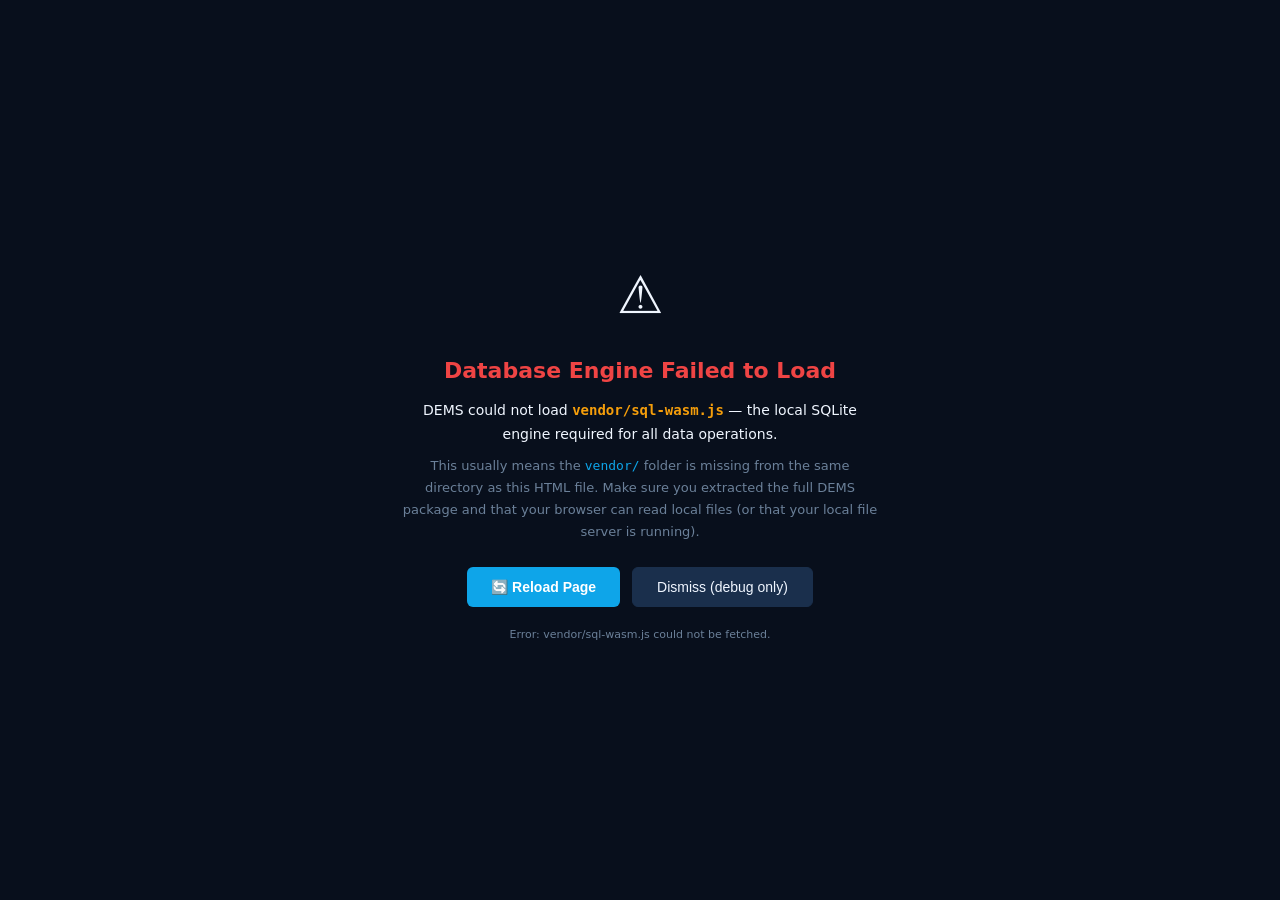
==== chain-integrity.html @ 35c7acb1 "Add files via upload" ====
<!DOCTYPE html>
<html lang="en">
<head>
<meta charset="UTF-8">
<meta http-equiv="Content-Security-Policy"
  content="default-src 'self';
           script-src 'self' 'unsafe-inline' https://cdnjs.cloudflare.com https://fonts.googleapis.com;
           style-src 'self' 'unsafe-inline' https://fonts.googleapis.com https://fonts.gstatic.com;
           font-src https://fonts.gstatic.com;
           connect-src 'self' https://worldtimeapi.org;
           img-src 'self' data: blob:;
           object-src 'none';
           base-uri 'self';">
<meta name="viewport" content="width=device-width, initial-scale=1.0">
<title>Chain Integrity — Exchange MS</title>
<link href="https://fonts.googleapis.com/css2?family=Space+Grotesk:wght@300;400;500;600;700&family=Inter:wght@300;400;500;600&family=JetBrains+Mono:wght@400;500&display=swap" rel="stylesheet">
<link rel="stylesheet" href="styles.css">
<style>
  /* ── Page Layout ── */
  .app-shell { display: flex; min-height: 100vh; }
  
  .sidebar {
    width: 220px; flex-shrink: 0;
    background: var(--navy-2);
    border-right: 1px solid var(--border);
    padding: 24px 12px;
    position: fixed; top: 0; left: 0; height: 100vh;
    overflow-y: auto; z-index: 100;
    display: flex; flex-direction: column;
    transition: left 0.25s;
  }
  .sidebar-brand {
    display: flex; align-items: center; gap: 10px;
    padding: 0 8px 20px; border-bottom: 1px solid var(--border); margin-bottom: 20px;
  }
  .sb-logo { font-size: 22px; color: var(--blue); }
  .sb-name { font-family: var(--font-display); font-size: 15px; font-weight: 700; color: var(--white); line-height: 1.1; }
  .sb-name small { display: block; color: var(--muted); font-size: 10px; font-weight: 400; }
  
  .nav-group-label {
    font-size: 10px; font-weight: 600; color: var(--muted);
    text-transform: uppercase; letter-spacing: 0.1em;
    padding: 0 8px; margin: 16px 0 6px;
  }
  
  .nav-item {
    display: flex; align-items: center; gap: 9px;
    padding: 9px 10px; border-radius: var(--radius-sm);
    font-size: 13px; font-weight: 500; color: var(--muted);
    text-decoration: none; transition: all 0.15s; margin-bottom: 2px;
    background: none; border: none; cursor: pointer; width: 100%; text-align: left;
  }
  .nav-item:hover { background: var(--blue-glow); color: var(--white); text-decoration: none; }
  .nav-item.active { background: var(--blue-glow); color: var(--blue); border: 1px solid rgba(14,165,233,0.2); }
  .nav-icon { font-size: 15px; width: 18px; text-align: center; flex-shrink: 0; }
  
  .sidebar-footer { margin-top: auto; padding-top: 16px; border-top: 1px solid var(--border); }
  .session-pill {
    display: flex; align-items: center; gap: 6px;
    font-size: 11px; color: var(--muted); padding: 6px 10px; margin-bottom: 4px;
  }
  .session-pill span { color: var(--gold); font-family: var(--font-mono); }

  .main-area { margin-left: 220px; flex: 1; display: flex; flex-direction: column; min-height: 100vh; }

  /* ── Top Bar ── */
  .topbar {
    display: flex;
    align-items: center;
    justify-content: space-between;
    padding: 16px 32px;
    background: var(--navy-2);
    border-bottom: 1px solid var(--border);
    position: sticky;
    top: 0;
    z-index: 100;
  }
  .page-title {
    font-family: 'Space Grotesk', sans-serif;
    font-size: 17px;
    font-weight: 700;
  }
  .page-title span { color: var(--blue); }
  .topbar-badge {
    font-size: 10px;
    font-weight: 600;
    letter-spacing: 0.1em;
    text-transform: uppercase;
    padding: 4px 10px;
    border-radius: 100px;
    background: rgba(245,158,11,0.12);
    border: 1px solid rgba(245,158,11,0.25);
    color: var(--gold);
  }

  /* ── Main Container ── */
  .main {
    max-width: 1000px;
    margin: 0 auto;
    padding: 32px 24px 80px;
    width: 100%;
  }

  /* ── STATUS CARD ── */
  .status-card {
    border-radius: 16px;
    padding: 28px 32px;
    margin-bottom: 28px;
    display: flex;
    align-items: center;
    justify-content: space-between;
    gap: 24px;
    flex-wrap: wrap;
    border: 2px solid;
    transition: all 0.4s;
  }
  .status-card.intact {
    background: rgba(16,185,129,0.06);
    border-color: rgba(16,185,129,0.35);
  }
  .status-card.compromised {
    background: rgba(239,68,68,0.06);
    border-color: rgba(239,68,68,0.35);
  }
  .status-card.loading {
    background: rgba(14,165,233,0.06);
    border-color: rgba(14,165,233,0.2);
  }
  .status-card.empty {
    background: rgba(107,128,153,0.06);
    border-color: rgba(107,128,153,0.2);
  }
  .status-icon {
    font-size: 40px;
    flex-shrink: 0;
  }
  .status-info { flex: 1; min-width: 200px; }
  .status-label {
    font-size: 11px;
    font-weight: 600;
    letter-spacing: 0.12em;
    text-transform: uppercase;
    margin-bottom: 6px;
  }
  .status-card.intact    .status-label { color: var(--green); }
  .status-card.compromised .status-label { color: var(--red); }
  .status-card.loading   .status-label { color: var(--blue); }
  .status-card.empty     .status-label { color: var(--muted); }
  .status-message {
    font-family: 'Space Grotesk', sans-serif;
    font-size: 17px;
    font-weight: 600;
    line-height: 1.4;
  }
  .status-time {
    font-size: 11px;
    color: var(--muted);
    margin-top: 4px;
    font-family: var(--font-mono);
  }
  .verify-act-btn {
    background: var(--blue);
    color: #fff;
    border: none;
    border-radius: var(--radius-md);
    padding: 10px 20px;
    font-family: 'Space Grotesk', sans-serif;
    font-size: 13px;
    font-weight: 600;
    cursor: pointer;
    transition: all 0.2s;
    display: flex;
    align-items: center;
    gap: 8px;
  }
  .verify-act-btn:hover:not(:disabled) { background: #38BDF8; transform: translateY(-1px); }
  .verify-act-btn:disabled { opacity: 0.5; cursor: not-allowed; }

  /* ── STATS ROW ── */
  .stats-row {
    display: grid;
    grid-template-columns: repeat(auto-fill, minmax(180px, 1fr));
    gap: 14px;
    margin-bottom: 28px;
  }
  .stat-card {
    background: var(--navy-2);
    border: 1px solid var(--border);
    border-radius: 12px;
    padding: 18px 20px;
  }
  .stat-card .s-label {
    font-size: 11px;
    color: var(--muted);
    letter-spacing: 0.06em;
    text-transform: uppercase;
    margin-bottom: 8px;
  }
  .stat-card .s-value {
    font-family: 'Space Grotesk', sans-serif;
    font-size: 24px;
    font-weight: 700;
  }
  .stat-card .s-sub {
    font-size: 11px;
    color: var(--muted);
    margin-top: 2px;
    font-family: 'JetBrains Mono', monospace;
  }
  .s-blue   { color: var(--blue); }
  .s-green  { color: var(--green); }
  .s-gold   { color: var(--gold); }
  .s-red    { color: var(--red); }

  /* ── PROGRESS BAR ── */
  .progress-wrap {
    background: var(--navy-2);
    border: 1px solid var(--border);
    border-radius: 12px;
    padding: 20px 24px;
    margin-bottom: 24px;
    display: none;
  }
  .progress-wrap.visible { display: block; }
  .progress-label {
    display: flex;
    justify-content: space-between;
    align-items: center;
    font-size: 13px;
    margin-bottom: 10px;
  }
  .progress-label span { color: var(--muted); }
  .progress-label strong { color: var(--blue); font-family: 'JetBrains Mono', monospace; }
  .progress-bar {
    height: 6px;
    background: rgba(14,165,233,0.1);
    border-radius: 100px;
    overflow: hidden;
  }
  .progress-fill {
    height: 100%;
    background: linear-gradient(90deg, var(--blue), #38BDF8);
    border-radius: 100px;
    transition: width 0.3s ease;
    width: 0%;
  }

  /* ── SECTION TITLE ── */
  .section-eyebrow {
    font-size: 11px;
    font-weight: 600;
    letter-spacing: 0.12em;
    text-transform: uppercase;
    color: var(--blue);
    margin-bottom: 8px;
  }
  .section-title {
    font-family: 'Space Grotesk', sans-serif;
    font-size: 18px;
    font-weight: 700;
    margin-bottom: 18px;
  }

  /* ── CHAIN TABLE ── */
  .chain-table-wrap {
    background: var(--navy-2);
    border: 1px solid var(--border);
    border-radius: 14px;
    overflow: hidden;
  }
  .chain-table-header {
    padding: 16px 20px;
    border-bottom: 1px solid var(--border);
    display: flex;
    align-items: center;
    justify-content: space-between;
    gap: 12px;
  }
  .chain-table-header h3 {
    font-family: 'Space Grotesk', sans-serif;
    font-size: 14px;
    font-weight: 600;
  }
  .search-input {
    background: rgba(255,255,255,0.04);
    border: 1px solid var(--border);
    border-radius: 8px;
    padding: 8px 14px;
    font-size: 13px;
    color: var(--white);
    font-family: 'Inter', sans-serif;
    outline: none;
    width: 200px;
    transition: border-color 0.2s;
  }
  .search-input::placeholder { color: var(--muted); }
  .search-input:focus { border-color: var(--blue); }

  table { width: 100%; border-collapse: collapse; }
  thead { background: rgba(255,255,255,0.02); }
  th {
    text-align: left;
    font-size: 10px;
    font-weight: 600;
    letter-spacing: 0.1em;
    text-transform: uppercase;
    color: var(--muted);
    padding: 12px 16px;
    border-bottom: 1px solid var(--border);
    white-space: nowrap;
  }
  td {
    padding: 12px 16px;
    font-size: 12.5px;
    border-bottom: 1px solid rgba(255,255,255,0.04);
    vertical-align: middle;
  }
  tr:last-child td { border-bottom: none; }
  tr:hover td { background: rgba(255,255,255,0.02); }

  .badge-ok {
    display: inline-flex;
    align-items: center;
    gap: 4px;
    background: rgba(16,185,129,0.1);
    border: 1px solid rgba(16,185,129,0.25);
    color: var(--green);
    font-size: 10px;
    font-weight: 600;
    letter-spacing: 0.06em;
    text-transform: uppercase;
    padding: 3px 9px;
    border-radius: 100px;
    white-space: nowrap;
  }
  .badge-tampered {
    display: inline-flex;
    align-items: center;
    gap: 4px;
    background: rgba(239,68,68,0.1);
    border: 1px solid rgba(239,68,68,0.25);
    color: #F87171;
    font-size: 10px;
    font-weight: 600;
    letter-spacing: 0.06em;
    text-transform: uppercase;
    padding: 3px 9px;
    border-radius: 100px;
    white-space: nowrap;
  }
  .hash-mono {
    font-family: 'JetBrains Mono', monospace;
    font-size: 10.5px;
    color: var(--blue);
    opacity: 0.85;
  }
  .receipt-num {
    font-family: 'JetBrains Mono', monospace;
    font-size: 11px;
    color: var(--gold);
  }
  .chain-idx {
    font-family: 'JetBrains Mono', monospace;
    font-size: 11px;
    color: var(--muted);
  }
  .ts-mono {
    font-family: 'JetBrains Mono', monospace;
    font-size: 10.5px;
    color: var(--muted);
  }

  .link-ok     { color: var(--green); font-size: 14px; }
  .link-broken { color: var(--red);   font-size: 14px; }

  .table-empty {
    padding: 52px 24px;
    text-align: center;
    color: var(--muted);
  }
  .table-empty .empty-icon { font-size: 36px; margin-bottom: 14px; }
  .table-empty p { font-size: 14px; }

  .genesis-row td {
    background: rgba(245,158,11,0.04);
    border-bottom: 2px solid rgba(245,158,11,0.15) !important;
  }
  .genesis-badge {
    display: inline-block;
    background: rgba(245,158,11,0.12);
    border: 1px solid rgba(245,158,11,0.25);
    color: var(--gold);
    font-size: 9px;
    font-weight: 600;
    letter-spacing: 0.08em;
    text-transform: uppercase;
    padding: 2px 7px;
    border-radius: 4px;
    margin-left: 6px;
    vertical-align: middle;
  }

  .mobile-overlay { display: none; position: fixed; inset: 0; background: rgba(0,0,0,0.6); z-index: 99; }
  .mobile-overlay.show { display: block; }

  /* ── ANCHOR SECTION ── */
  .anchor-explainer {
    background: rgba(245,158,11,0.05);
    border: 1px solid rgba(245,158,11,0.18);
    border-radius: 12px;
    padding: 18px 22px;
    font-size: 12.5px;
    line-height: 1.65;
    color: var(--muted);
    margin-bottom: 20px;
  }
  .anchor-explainer strong { color: var(--white); }
  .anchor-explainer em { color: var(--gold); font-style: normal; }

  .anchor-grid {
    display: grid;
    grid-template-columns: repeat(auto-fit, minmax(280px, 1fr));
    gap: 16px;
  }
  .anchor-card {
    background: var(--navy-2);
    border: 1px solid var(--border);
    border-radius: 14px;
    padding: 22px;
  }
  .anchor-card-title {
    font-family: 'Space Grotesk', sans-serif;
    font-size: 14px;
    font-weight: 700;
    margin-bottom: 8px;
  }
  .anchor-card-desc {
    font-size: 12px;
    color: var(--muted);
    line-height: 1.5;
    margin-bottom: 14px;
  }
  .anchor-last-info {
    font-size: 11px;
    color: var(--muted);
    margin-top: 10px;
    font-family: 'JetBrains Mono', monospace;
  }
  .anchor-verify-result {
    margin-top: 14px;
    padding: 12px 14px;
    border-radius: 10px;
    font-size: 12px;
    line-height: 1.5;
  }
  .anchor-verify-result.match {
    background: rgba(16,185,129,0.08); border: 1px solid rgba(16,185,129,0.25); color: var(--green);
  }
  .anchor-verify-result.mismatch {
    background: rgba(239,68,68,0.08); border: 1px solid rgba(239,68,68,0.25); color: #F87171;
  }
  .anchor-verify-result.invalid {
    background: rgba(107,128,153,0.08); border: 1px solid rgba(107,128,153,0.25); color: var(--muted);
  }

  @media (max-width: 768px) {
    .sidebar { left: -220px; }
    .sidebar.open { left: 0; }
    .main-area { margin-left: 0; }
    .status-card { padding: 20px; }
  }
</style>
</head>
<body>

<div class="mobile-overlay" id="mobileOverlay"></div>

<div class="app-shell">

  <!-- SIDEBAR -->
  <nav role="navigation" class="sidebar" id="sidebar">
    <div class="sidebar-brand">
      <span class="sb-logo" id="sbLogo">⬡</span>
      <div class="sb-name"><span id="sbBizName">Exchange</span><small>DEMS v1.0</small></div>
    </div>

    <span class="nav-group-label">Main</span>
    <a href="dashboard.html" class="nav-item"><span class="nav-icon">📊</span> Dashboard</a>
    <a href="new-transaction.html" class="nav-item"><span class="nav-icon">➕</span> New Transaction</a>
    <a href="transactions.html" class="nav-item"><span class="nav-icon">📋</span> All Transactions</a>
    <a href="clients.html" class="nav-item"><span class="nav-icon">👤</span> Client KYC</a>

    <span class="nav-group-label">System</span>
    <a href="chain-integrity.html" class="nav-item active" aria-current="page"><span class="nav-icon">🔗</span> Chain Integrity</a>
    <a href="reports.html" class="nav-item"><span class="nav-icon">📑</span> Reports</a>
    <a href="settings.html" class="nav-item"><span class="nav-icon">⚙️</span> Settings</a>
    <a href="audit-log-view.html" class="nav-item"><span class="nav-icon">📁</span> Audit Logs</a>

    <div class="sidebar-footer">
      <div class="session-pill">Session: <span id="sessionTimer">--:--</span></div>
      <button class="nav-item" id="logoutBtn"><span class="nav-icon">🚪</span> Logout</button>
    </div>
  </nav>

  <!-- MAIN AREA -->
  <div class="main-area">

    <!-- TOP BAR -->
    <div class="topbar">
      <div class="topbar-left">
        <button class="nav-item" style="display:none;" id="mobileMenuBtn">☰</button>
        <div class="page-title">Chain <span>Integrity</span></div>
      </div>
      <div class="topbar-badge">Phase 02 — Hash Engine</div>
    </div>

    <!-- MAIN -->
    <div class="main">

      <!-- STATUS CARD -->
      <div class="status-card loading" id="statusCard">
        <div class="status-icon" id="statusIcon">⏳</div>
        <div class="status-info">
          <div class="status-label" id="statusLabel">Running startup check…</div>
          <div class="status-message" id="statusMessage">Verifying chain integrity…</div>
          <div class="status-time" id="statusTime"></div>
        </div>
        <button class="verify-act-btn" id="verifyBtn" onclick="runFullVerify()" disabled>
          🔍 Full Verify
        </button>
        <button class="verify-act-btn" id="anchorBtn" onclick="saveAnchor()" style="background: var(--navy); border: 1px solid var(--border);" disabled>
          🪪 Save Anchor
        </button>
      </div>

      <!-- PROGRESS BAR -->
      <div class="progress-wrap" id="progressWrap">
        <div class="progress-label">
          <span id="progressLabel">Verifying records…</span>
          <strong id="progressPct">0%</strong>
        </div>
        <div class="progress-bar">
          <div class="progress-fill" id="progressFill"></div>
        </div>
      </div>

      <!-- STATS ROW -->
      <div class="stats-row" id="statsRow">
        <div class="stat-card">
          <div class="s-label">Total Records</div>
          <div class="s-value s-blue" id="statTotal">—</div>
          <div class="s-sub">in chain</div>
        </div>
        <div class="stat-card">
          <div class="s-label">Verified OK</div>
          <div class="s-value s-green" id="statVerified">—</div>
          <div class="s-sub">records</div>
        </div>
        <div class="stat-card">
          <div class="s-label">Tampered</div>
          <div class="s-value s-red" id="statTampered">—</div>
          <div class="s-sub">detected</div>
        </div>
        <div class="stat-card">
          <div class="s-label">Chain Tip</div>
          <div class="s-value s-gold" id="statTip" style="font-size:14px;">—</div>
          <div class="s-sub" id="statTipHash">—</div>
        </div>
        <div class="stat-card">
          <div class="s-label">Clock-Unverified</div>
          <div class="s-value s-gold" id="statClockUnverified" style="color:var(--gold);">—</div>
          <div class="s-sub">device clock unconfirmed at submit</div>
        </div>
      </div>

      <!-- CHAIN RECORD TABLE -->
      <div class="section-eyebrow">Hash Chain</div>
      <div class="section-title">Verified Transaction Ledger</div>

      <div class="chain-table-wrap">
        <div class="chain-table-header">
          <h3>Immutable Chain Ledger</h3>
          <input class="search-input" id="searchInput" type="text"
                 placeholder="Search receipt…" oninput="filterTable()">
        </div>
        <div id="tableContainer">
          <div class="table-empty">
            <div class="empty-icon">🔗</div>
            <p>Loading chain data…</p>
          </div>
        </div>
      </div>

      <!-- ════════════════════════════════════════════════════
           TAMPER-EVIDENCE ANCHORING
           This section is additive and does not change the hash
           chain logic above. See the explainer copy below for why
           it exists.
      ════════════════════════════════════════════════════════ -->
      <div class="section-eyebrow" style="margin-top:36px;">Off-Device Tamper Evidence</div>
      <div class="section-title">Chain Anchors</div>

      <div class="anchor-explainer">
        <strong>What hash-chain verification proves — and what it doesn't:</strong>
        The checks above (Full Verify, Chain Intact) confirm that every record's
        signature matches its own data and that each record correctly links to
        the one before it. That proves <em>internal consistency</em> of the data
        currently stored on this device. It does <em>not</em> prove the data was
        never altered by someone with access to this device — a rewrite that
        edits a record and recomputes every hash and link after it will still
        look perfectly "intact" by those checks alone. An <strong>anchor</strong>
        is a small signed snapshot of the chain tip that you save outside this
        device (download it, email it to yourself, upload it somewhere else).
        Comparing the chain later against an old anchor can catch a rewrite that
        the checks above cannot, because the anchor copy isn't somewhere the
        rewrite can reach.
      </div>

      <div class="anchor-grid">
        <div class="anchor-card">
          <div class="anchor-card-title">📤 Save a New Anchor</div>
          <p class="anchor-card-desc">
            Captures the current chain tip (index, hash, record count) and
            signs it. Save the downloaded file somewhere off this device.
          </p>
          <button class="verify-act-btn" id="anchorBtn2" onclick="saveAnchor()" disabled>
            🪪 Generate &amp; Download Anchor
          </button>
          <div id="anchorLastInfo" class="anchor-last-info">—</div>
        </div>

        <div class="anchor-card">
          <div class="anchor-card-title">📥 Verify Against a Saved Anchor</div>
          <p class="anchor-card-desc">
            Upload a previously saved anchor file. We'll check whether the
            current chain still matches what it recorded.
          </p>
          <input type="file" id="anchorFileInput" accept=".json" style="display:none;" onchange="handleAnchorUpload(event)">
          <button class="verify-act-btn" style="background: var(--navy); border: 1px solid var(--border);" onclick="document.getElementById('anchorFileInput').click()">
            📁 Choose Anchor File…
          </button>
          <div id="anchorVerifyResult" class="anchor-verify-result" style="display:none;"></div>
        </div>
      </div>

    </div><!-- /main -->
  </div><!-- /main-area -->
</div><!-- /app-shell -->

<!-- SCRIPTS: load DB + engine first, then page logic -->
<!-- sql.js loaded locally via db.js (SEC-FIX 4) -->
<script src="db.js"></script>
<script src="audit-log.js"></script>
<script src="profile.js"></script>
<script src="auth.js"></script>
<script src="hash-engine.js"></script>

<script>
// ══════════════════════════════════════════════════════════
//  chain-integrity.html — Page Logic
// ══════════════════════════════════════════════════════════

let _allRows  = [];
let _lastReport = null;

// ── BOOT ───────────────────────────────────────────────────
window.addEventListener('DOMContentLoaded', async () => {
  // CRITICAL Security Requirement: Auth requirement must be evaluated immediately at boot
  if (!Auth.requireAuth()) return;

  await DB.init();

  // Load business info in sidebar from camelCase keys
  try {
    const p = await Profile.get();
    if (p) {
      document.getElementById('sbLogo').textContent = p.logoEmoji || '⬡';
      document.getElementById('sbBizName').textContent = p.businessName || 'Exchange';
    }
  } catch(e) {}

  setupSessionTimer();

  // Run startup check first
  const check = await HashEngine.startupCheck();
  setStatusCard(check.ok, check.status, check.message, 0);

  // Load chain summary into stats
  await refreshStats();

  // Load chain table
  await refreshTable();

  // Enable verify button
  document.getElementById('verifyBtn').disabled = false;
  document.getElementById('anchorBtn').disabled = false;
  document.getElementById('anchorBtn2').disabled = false;
  refreshAnchorInfo();
});

// ── STATUS CARD ────────────────────────────────────────────
function setStatusCard(ok, status, message, ms) {
  const card    = document.getElementById('statusCard');
  const icon    = document.getElementById('statusIcon');
  const label   = document.getElementById('statusLabel');
  const msg     = document.getElementById('statusMessage');
  const timeEl  = document.getElementById('statusTime');

  card.className = 'status-card';

  if (status === 'EMPTY') {
    card.classList.add('empty');
    icon.textContent  = '🔗';
    label.textContent = 'No Transactions';
    msg.textContent   = 'Chain is empty. Register transactions to start the security chain.';
    timeEl.textContent = '';
  } else if (ok) {
    card.classList.add('intact');
    icon.textContent  = '✅';
    label.textContent = 'Chain Intact';
    msg.textContent   = message;
    timeEl.textContent = ms ? `Verified in ${ms}ms` : '';
  } else if (status === 'ERROR') {
    card.classList.add('loading');
    icon.textContent  = '⚠️';
    label.textContent = 'Error';
    msg.textContent   = message;
    timeEl.textContent = '';
  } else {
    card.classList.add('compromised');
    icon.textContent  = '🚨';
    label.textContent = 'Chain Compromised';
    msg.textContent   = message;
    timeEl.textContent = ms ? `Verified in ${ms}ms` : '';
  }
}

// ── STATS ROW ──────────────────────────────────────────────
async function refreshStats() {
  const summary = await HashEngine.getChainSummary();

  document.getElementById('statTotal').textContent    = summary.total;
  document.getElementById('statVerified').textContent = _lastReport ? _lastReport.verified  : (summary.total > 0 ? '—' : '0');
  document.getElementById('statTampered').textContent = _lastReport ? _lastReport.tampered  : '0';
  document.getElementById('statTip').textContent      = summary.tipReceipt || 'Genesis';
  document.getElementById('statTipHash').textContent  = HashEngine.formatHashShort(summary.tipHash);
  document.getElementById('statClockUnverified').textContent = summary.clockUnverifiedCount || 0;
}

// ── TABLE ──────────────────────────────────────────────────
async function refreshTable() {
  const txns = await DB.all(
    `SELECT * FROM transactions ORDER BY chain_index DESC`
  );
  _allRows = txns;
  renderTable(txns);
}

function renderTable(txns) {
  const container = document.getElementById('tableContainer');

  if (!txns || txns.length === 0) {
    container.innerHTML = `
      <div class="table-empty">
        <div class="empty-icon">🔗</div>
        <p>No transactions registered in the chain yet.</p>
      </div>`;
    return;
  }

  const reportMap = {};
  if (_lastReport && _lastReport.results) {
    _lastReport.results.forEach(r => {
      reportMap[r.chainIndex] = r;
    });
  }

  const rows = txns.map(t => {
    const rpt        = reportMap[t.chain_index];
    const isGenesis  = t.chain_index === 0;

    const statusBadge = rpt
      ? (rpt.intact
          ? `<span class="badge-ok">✓ Intact</span>`
          : `<span class="badge-tampered">✗ Tampered</span>`)
      : `<span style="color:var(--muted);font-size:11px;">—</span>`;

    const linkIcon = rpt
      ? (rpt.linkValid
          ? `<span class="link-ok" title="Chain link valid">✓</span>`
          : `<span class="link-broken" title="Chain link broken — possible deletion or modification">✗</span>`)
      : `<span style="color:var(--muted);font-size:12px;">?</span>`;

    const rowClass = isGenesis ? 'genesis-row' : '';
    const genesisBadge = isGenesis ? `<span class="genesis-badge">Genesis</span>` : '';

    const tsShort = t.timestamp
      ? t.timestamp.replace('T', ' ').substring(0, 19) + ' UTC'
      : '—';

    return `
      <tr class="${rowClass}">
        <td>
          <span class="chain-idx">#${t.chain_index}</span>
          ${genesisBadge}
        </td>
        <td><span class="receipt-num">${t.receipt_number}</span></td>
        <td><span style="color:${t.txn_type === 'buy' ? 'var(--green)' : 'var(--gold)'}; font-size:11px; font-weight:600; text-transform:uppercase;">${t.txn_type}</span></td>
        <td style="font-weight:600;">PKR ${Number(t.amount_pkr).toLocaleString()}</td>
        <td><span class="hash-mono">${HashEngine.formatHashShort(t.hash)}</span></td>
        <td>${linkIcon}</td>
        <td>${statusBadge}</td>
        <td><span class="ts-mono">${tsShort}</span></td>
      </tr>`;
  }).join('');

  container.innerHTML = `
    <table>
      <thead>
        <tr>
          <th>#Index</th>
          <th>Receipt</th>
          <th>Type</th>
          <th>Amount</th>
          <th>Hash (SHA-256)</th>
          <th>Link</th>
          <th>Status</th>
          <th>Timestamp</th>
        </tr>
      </thead>
      <tbody>${rows}</tbody>
    </table>`;
}

function filterTable() {
  const q = document.getElementById('searchInput').value.toLowerCase().trim();
  if (!q) { renderTable(_allRows); return; }
  const filtered = _allRows.filter(t =>
    (t.receipt_number || '').toLowerCase().includes(q) ||
    (t.client_name    || '').toLowerCase().includes(q) ||
    (t.txn_type       || '').toLowerCase().includes(q) ||
    String(t.chain_index).includes(q)
  );
  renderTable(filtered);
}

// ── FULL CHAIN VERIFY (SCALE-FIX 3: Web Worker) ───────────
//
// Verification is now performed entirely off the main thread
// via chain-verify-worker.js.  The UI stays responsive at any
// chain length — progress bar updates arrive as postMessage
// events rather than blocking the event loop.
//
// Flow:
//   1. Load all transactions on the main thread (DB is not
//      accessible inside a Worker context).
//   2. Read the per-install chain salt via HashEngine.getChainSalt().
//   3. Spawn chain-verify-worker.js and post { transactions, salt }.
//   4. Handle progress / complete / error messages from the worker.
//   5. On complete, write the AuditLog entry (worker has no DB
//      access), refresh stats, and re-render the chain table.
async function runFullVerify() {
  const btn       = document.getElementById('verifyBtn');
  const progWrap  = document.getElementById('progressWrap');
  const progLabel = document.getElementById('progressLabel');
  const progPct   = document.getElementById('progressPct');
  const progFill  = document.getElementById('progressFill');

  btn.disabled  = true;
  btn.innerHTML = '⏳ Verifying…';
  progWrap.classList.add('visible');
  progLabel.textContent = 'Loading transactions…';
  progPct.textContent   = '0%';
  progFill.style.width  = '0%';

  // ── 1. Load data on the main thread ────────────────────
  // Workers have no access to IndexedDB via the DB module, so
  // we fetch the full chain here and pass it over postMessage.
  // The array is transferred by structured clone; no shared memory
  // is required and the main thread remains unblocked afterwards.
  let transactions;
  let salt;
  try {
    transactions = await DB.all(`SELECT * FROM transactions ORDER BY chain_index ASC`);
    salt = await HashEngine.getChainSalt();
  } catch (loadErr) {
    progWrap.classList.remove('visible');
    setStatusCard(false, 'ERROR', 'Failed to load transactions: ' + loadErr.message, 0);
    btn.disabled  = false;
    btn.innerHTML = '🔍 Full Verify';
    return;
  }

  // ── 2. Helpers for tearing down the worker ─────────────
  let _worker = null;

  function _terminateWorker() {
    if (_worker) { _worker.terminate(); _worker = null; }
  }

  function _resetUI() {
    progWrap.classList.remove('visible');
    progFill.style.width = '0%';
    btn.disabled  = false;
    btn.innerHTML = '🔍 Full Verify';
  }

  // ── 3. Spawn the worker ─────────────────────────────────
  try {
    _worker = new Worker('chain-verify-worker.js');
  } catch (workerErr) {
    // Workers may be unavailable in file:// origins on some browsers.
    // Fall back to the main-thread path so the page never breaks.
    console.warn('[Verify] Worker spawn failed, falling back to main thread:', workerErr);
    _resetUI();
    const onProgress = (current, total, pct) => {
      progLabel.textContent = `Verifying record ${current} of ${total}…`;
      progPct.textContent   = pct + '%';
      progFill.style.width  = pct + '%';
    };
    progWrap.classList.add('visible');
    const report = await HashEngine.verifyChain(onProgress);
    _lastReport  = report;
    _resetUI();
    setStatusCard(report.chainIntact, report.status, report.message, report.verificationTime);
    document.getElementById('statVerified').textContent = report.verified;
    document.getElementById('statTampered').textContent = report.tampered;
    await refreshStats();
    renderTable(_allRows);
    return;
  }

  // ── 4. Handle worker messages ───────────────────────────
  _worker.onmessage = async (event) => {
    const msg = event.data;

    // ── Progress tick ──────────────────────────────────
    if (msg.type === 'progress') {
      progLabel.textContent = `Verifying record ${msg.current} of ${msg.total}…`;
      progPct.textContent   = msg.pct + '%';
      progFill.style.width  = msg.pct + '%';
      return;
    }

    // ── Worker-side error ──────────────────────────────
    if (msg.type === 'error') {
      _terminateWorker();
      _resetUI();
      setStatusCard(false, 'ERROR', 'Verification error: ' + msg.message, 0);
      AuditLog.add('CHAIN_VERIFY_ERROR', msg.message);
      return;
    }

    // ── Verification complete ──────────────────────────
    if (msg.type === 'complete') {
      _terminateWorker();
      const report = msg.result;
      _lastReport  = report;

      _resetUI();
      setStatusCard(report.chainIntact, report.status, report.message, report.verificationTime);

      document.getElementById('statVerified').textContent = report.verified;
      document.getElementById('statTampered').textContent = report.tampered;

      // AuditLog.add() must run on the main thread — the worker
      // has no access to IndexedDB or the AuditLog module.
      AuditLog.add(
        'CHAIN_VERIFIED',
        `Status: ${report.status} | Total: ${report.total} | Tampered: ${report.tampered} | Time: ${report.verificationTime}ms`
      );

      await refreshStats();
      renderTable(_allRows);
    }
  };

  // ── 5. Worker runtime error (syntax / load failure) ────
  _worker.onerror = (err) => {
    _terminateWorker();
    _resetUI();
    const detail = err.message || 'Unknown worker error';
    console.error('[Verify] Worker onerror:', err);
    setStatusCard(false, 'ERROR', 'Worker error: ' + detail, 0);
    AuditLog.add('CHAIN_VERIFY_ERROR', detail);
  };

  // ── 6. Kick off the worker ──────────────────────────────
  _worker.postMessage({ transactions, salt });
}

function setupSessionTimer() {
  function tick() {
    try {
      const raw = localStorage.getItem('dems_session');
      if (!raw) return;
      const s = JSON.parse(raw);
      const left = Math.max(0, Math.floor((s.expiresAt - Date.now()) / 1000));
      const m = Math.floor(left/60), sec = left%60;
      document.getElementById('sessionTimer').textContent = m + ':' + String(sec).padStart(2,'0');
    } catch(e) {}
  }
  tick(); setInterval(tick, 1000);
}

// ── ANCHOR: SAVE ───────────────────────────────────────────
function refreshAnchorInfo() {
  const el = document.getElementById('anchorLastInfo');
  if (!el) return;
  const meta = HashEngine.getLastAnchorMeta();
  if (!meta.hasAnchor) {
    el.textContent = 'No anchor saved yet on this device.';
    return;
  }
  const when = new Date(meta.takenAt).toUTCString();
  el.textContent = `Last saved: ${when} (tip #${meta.tipIndex})${meta.overdue ? ' — overdue, save a fresh one' : ''}`;
  el.style.color = meta.overdue ? 'var(--gold)' : 'var(--muted)';
}

async function saveAnchor() {
  const btns = [document.getElementById('anchorBtn'), document.getElementById('anchorBtn2')];
  btns.forEach(b => { if (b) { b.disabled = true; b.innerHTML = '⏳ Generating…'; } });

  try {
    const result = await HashEngine.exportChainAnchor();

    if (!result.success) {
      Toast.show(result.error || 'Could not generate anchor.', 'error');
      return;
    }

    const anchor = result.anchor;
    const blob = new Blob([JSON.stringify(anchor, null, 2)], { type: 'application/json' });
    const url = URL.createObjectURL(blob);
    const a = document.createElement('a');
    const stamp = anchor.created_at.replace(/[:.]/g, '-');
    a.href = url;
    a.download = `dems-chain-anchor-${stamp}.json`;
    document.body.appendChild(a);
    a.click();
    a.remove();
    URL.revokeObjectURL(url);

    Toast.show(`Anchor saved for tip #${anchor.tip_index}. Move this file off this device to make it useful.`, 'success');
    refreshAnchorInfo();

  } catch (e) {
    Toast.show('Anchor generation failed: ' + e.message, 'error');
  } finally {
    btns.forEach(b => { if (b) { b.disabled = false; b.innerHTML = '🪪 Save Anchor'; } });
    document.getElementById('anchorBtn2').innerHTML = '🪪 Generate & Download Anchor';
  }
}

// ── ANCHOR: VERIFY UPLOAD ──────────────────────────────────
function handleAnchorUpload(event) {
  const file = event.target.files && event.target.files[0];
  const resultEl = document.getElementById('anchorVerifyResult');
  if (!file) return;

  const reader = new FileReader();
  reader.onload = async (e) => {
    let anchor;
    try {
      anchor = JSON.parse(e.target.result);
    } catch (parseErr) {
      resultEl.style.display = 'block';
      resultEl.className = 'anchor-verify-result invalid';
      resultEl.textContent = 'Could not read this file as a valid anchor (not valid JSON).';
      return;
    }

    const verdict = await HashEngine.verifyAgainstAnchor(anchor);

    resultEl.style.display = 'block';
    if (verdict.status === 'MATCH') {
      resultEl.className = 'anchor-verify-result match';
      resultEl.textContent = '✅ ' + verdict.message;
    } else if (verdict.status === 'MISMATCH') {
      resultEl.className = 'anchor-verify-result mismatch';
      resultEl.textContent = '🚨 ' + verdict.message;
    } else {
      resultEl.className = 'anchor-verify-result invalid';
      resultEl.textContent = '⚠️ ' + verdict.message;
    }
  };
  reader.onerror = () => {
    resultEl.style.display = 'block';
    resultEl.className = 'anchor-verify-result invalid';
    resultEl.textContent = 'Could not read the selected file.';
  };
  reader.readAsText(file);

  // Allow re-selecting the same file later
  event.target.value = '';
}

document.getElementById('logoutBtn').addEventListener('click', () => {
  Auth.logout();
});
</script>
</body>
</html>
---- styles.css ----
/* ══════════════════════════════════════════════════════════
   styles.css — Unified Global Variables & Base Styles
   Digital Exchange Management System (DEMS)
   ══════════════════════════════════════════════════════════ */

@import url('https://fonts.googleapis.com/css2?family=Space+Grotesk:wght@300;400;500;600;700&family=Inter:wght@300;400;500;600&family=JetBrains+Mono:wght@400;500&display=swap');

:root {
  /* Colors */
  --navy: #080f1c;       /* Deepest space background */
  --navy-2: #0e1a2e;     /* Solid card/sidebar container background */
  --navy-3: #12223d;     /* Active, hover states, inputs */
  --border: #1a2f4c;     /* Regular structural borders */
  --border-soft: #14243b;/* Softer grid borders */
  
  --blue: #0ea5e9;       /* Electric blue accent */
  --blue-hover: #0284c7;
  --blue-glow: rgba(14, 165, 233, 0.12);

  --green: #10b981;      /* Success, Original, Buy Transaction */
  --green-hover: #059669;
  --green-glow: rgba(16, 185, 129, 0.12);

  --gold: #f59e0b;       /* Warning, Warning state, Sell Transaction */
  --gold-hover: #d97706;

  --red: #ef4444;        /* Danger, Tampered state, Flagged KYC */
  --red-glow: rgba(239, 68, 68, 0.12);

  --purple: #8b5cf6;     /* Auxiliary stats */
  --white: #f0f6ff;      /* Dynamic bright text color */
  --muted: #6b8099;      /* Elegant slate secondary/subtext color */

  /* Design Tokens */
  --font-sans: 'Inter', system-ui, -apple-system, sans-serif;
  --font-display: 'Space Grotesk', var(--font-sans);
  --font-mono: 'JetBrains Mono', monospace;

  --radius-xs: 4px;
  --radius-sm: 6px;
  --radius-md: 10px;
  --radius-lg: 14px;
  --radius-xl: 20px;
  --radius-pill: 100px;

  --shadow: 0 4px 20px rgba(0, 0, 0, 0.25);
  --shadow-lg: 0 10px 30px rgba(0, 0, 0, 0.4);
}

/* ── RESET & BASE INTEGRATION ────────────────────────────── */
* { box-sizing: border-box; margin: 0; padding: 0; outline: none; }

body {
  font-family: var(--font-sans);
  background: var(--navy);
  color: var(--white);
  min-height: 100vh;
  line-height: 1.5;
  -webkit-font-smoothing: antialiased;
  -moz-osx-font-smoothing: grayscale;
}

/* ── SCROLLBARS ─────────────────────────────────────────── */
::-webkit-scrollbar { width: 8px; height: 8px; }
::-webkit-scrollbar-track { background: var(--navy); }
::-webkit-scrollbar-thumb { background: var(--border); border-radius: 4px; }
::-webkit-scrollbar-thumb:hover { background: var(--navy-3); }

/* ── FORM ELEMENTS ──────────────────────────────────────── */
.form-input {
  width: 100%;
  background: var(--navy-3);
  border: 1px solid var(--border);
  border-radius: var(--radius-sm);
  color: #fff;
  padding: 10px 14px;
  font-size: 13.5px;
  font-family: var(--font-sans);
  transition: all 0.15s ease-in-out;
}
.form-input::placeholder { color: var(--muted); opacity: 0.8; }
.form-input:focus {
  border-color: var(--blue);
  box-shadow: 0 0 0 1px var(--blue);
  background: var(--navy-2);
}
.form-input:disabled {
  opacity: 0.6;
  cursor: not-allowed;
  background: var(--navy);
  border-color: var(--border-soft);
}

/* Select inputs */
select.form-input {
  appearance: none;
  background-image: url("data:image/svg+xml,%3Csvg xmlns='http://www.w3.org/2000/svg' fill='none' viewBox='0 0 24 24' stroke='%236b8099'%3E%3Cpath stroke-linecap='round' stroke-linejoin='round' stroke-width='2' d='M19 9l-7 7-7-7'/%3E%3C/svg%3E");
  background-repeat: no-repeat;
  background-position: right 14px center;
  background-size: 16px;
  padding-right: 40px;
}

/* ── STANDARD BUTTONS ───────────────────────────────────── */
.btn-primary {
  background: var(--blue);
  color: #fff;
  border: none;
  font-family: var(--font-display);
  font-size: 13px;
  font-weight: 700;
  padding: 10px 20px;
  border-radius: var(--radius-sm);
  cursor: pointer;
  display: inline-flex;
  align-items: center;
  justify-content: center;
  gap: 8px;
  transition: all 0.15s ease-in-out;
}
.btn-primary:hover:not(:disabled) { background: var(--blue-hover); transform: translateY(-1px); }
.btn-primary:active:not(:disabled) { transform: translateY(0); }
.btn-primary:disabled { opacity: 0.5; cursor: not-allowed; }

.btn-secondary {
  background: var(--navy-3);
  color: var(--white);
  border: 1px solid var(--border);
  font-family: var(--font-display);
  font-size: 13px;
  font-weight: 600;
  padding: 9px 18px;
  border-radius: var(--radius-sm);
  cursor: pointer;
  display: inline-flex;
  align-items: center;
  justify-content: center;
  gap: 8px;
  transition: all 0.15s ease-in-out;
}
.btn-secondary:hover:not(:disabled) { background: var(--navy-2); border-color: var(--blue); color: var(--blue); }
.btn-secondary:disabled { opacity: 0.5; cursor: not-allowed; }

.btn-danger {
  background: rgba(239, 68, 68, 0.1);
  color: #fca5a5;
  border: 1px solid rgba(239, 68, 68, 0.25);
  font-family: var(--font-display);
  font-size: 13px;
  font-weight: 600;
  padding: 9px 18px;
  border-radius: var(--radius-sm);
  cursor: pointer;
  display: inline-flex;
  align-items: center;
  justify-content: center;
  gap: 8px;
  transition: all 0.15s ease-in-out;
}
.btn-danger:hover:not(:disabled) { background: var(--red); color: #fff; border-color: var(--red); }

.btn-ghost {
  background: none;
  border: none;
  color: var(--muted);
  font-family: var(--font-display);
  font-size: 12px;
  font-weight: 600;
  padding: 6px 12px;
  border-radius: var(--radius-xs);
  cursor: pointer;
  transition: all 0.15s;
}
.btn-ghost:hover { background: var(--navy-3); color: var(--white); }

.btn-sm { padding: 6px 12px; font-size: 11.5px; }

/* ── TYPOGRAPHY ─────────────────────────────────────────── */
h1, h2, h3, h4, h5 {
  font-family: var(--font-display);
  color: #fff;
  font-weight: 700;
}

.mono { font-family: var(--font-mono); }

/* ── TOAST NOTIFICATIONS ────────────────────────────────── */
.toast {
  background: var(--navy-2);
  border: 1px solid var(--border);
  border-radius: var(--radius-md);
  padding: 12px 18px;
  font-size: 13px;
  color: var(--white);
  display: flex;
  align-items: center;
  gap: 10px;
  min-width: 280px;
  max-width: 450px;
  box-shadow: var(--shadow-lg);
  pointer-events: auto;
}
.toast.success { border-left: 4px solid var(--green); }
.toast.error   { border-left: 4px solid var(--red); }
.toast.info    { border-left: 4px solid var(--blue); }
.toast.warning { border-left: 4px solid var(--gold); }

/* ══════════════════════════════════════════════════════════
   UX-FIX 2 — Mobile Responsive Layout
   ══════════════════════════════════════════════════════════ */

@media (max-width: 768px) {
  .app-shell { flex-direction: column; }

  /* Hide sidebar by default; shown when .open is toggled */
  .sidebar {
    display: none;
    position: fixed;
    left: 0; top: 0;
    z-index: 100;
    height: 100vh;
    width: 220px;
  }
  .sidebar.open { display: flex; }

  /* Remove desktop left-margin so content uses full width */
  .main-area { margin-left: 0 !important; }

  /* Show mobile hamburger button */
  .mobile-menu-btn { display: flex !important; }

  /* Stats/metric grids: 2 columns on tablet */
  .stats-grid          { grid-template-columns: repeat(2, 1fr) !important; }
  .metric-report-grid  { grid-template-columns: repeat(2, 1fr) !important; }

  /* Tables: horizontal scroll container instead of overflow clipping */
  .data-table { display: block; overflow-x: auto; -webkit-overflow-scrolling: touch; }

  /* Title bars: stack vertically */
  .page-title-bar,
  .page-topbar .ptb-left,
  .report-controls {
    flex-direction: column;
    align-items: flex-start;
    gap: 12px;
  }

  /* Full-width action buttons on narrow viewports */
  .report-controls .btn-primary,
  .report-controls .btn-secondary { width: 100%; justify-content: center; }

  /* Reduce page padding */
  .page-body { padding: 16px !important; }

  /* Chain-integrity progress area */
  .chain-stats-grid { grid-template-columns: repeat(2, 1fr) !important; }
}

@media (max-width: 480px) {
  /* Single-column grids on phones */
  .stats-grid          { grid-template-columns: 1fr !important; }
  .metric-report-grid  { grid-template-columns: 1fr !important; }
  .chain-stats-grid    { grid-template-columns: 1fr !important; }

  /* Two-col form rows collapse to single col */
  .form-row-2col,
  .report-controls   { grid-template-columns: 1fr !important; }

  /* Slightly smaller headings */
  .page-title { font-size: 16px !important; }

  /* PIN keypad: shrink keys slightly so all 12 fit comfortably */
  .pin-key {
    padding: 12px 8px !important;
    font-size: 18px !important;
  }

  /* Reduce receipt card padding */
  .receipt-card { padding: 16px !important; }
}
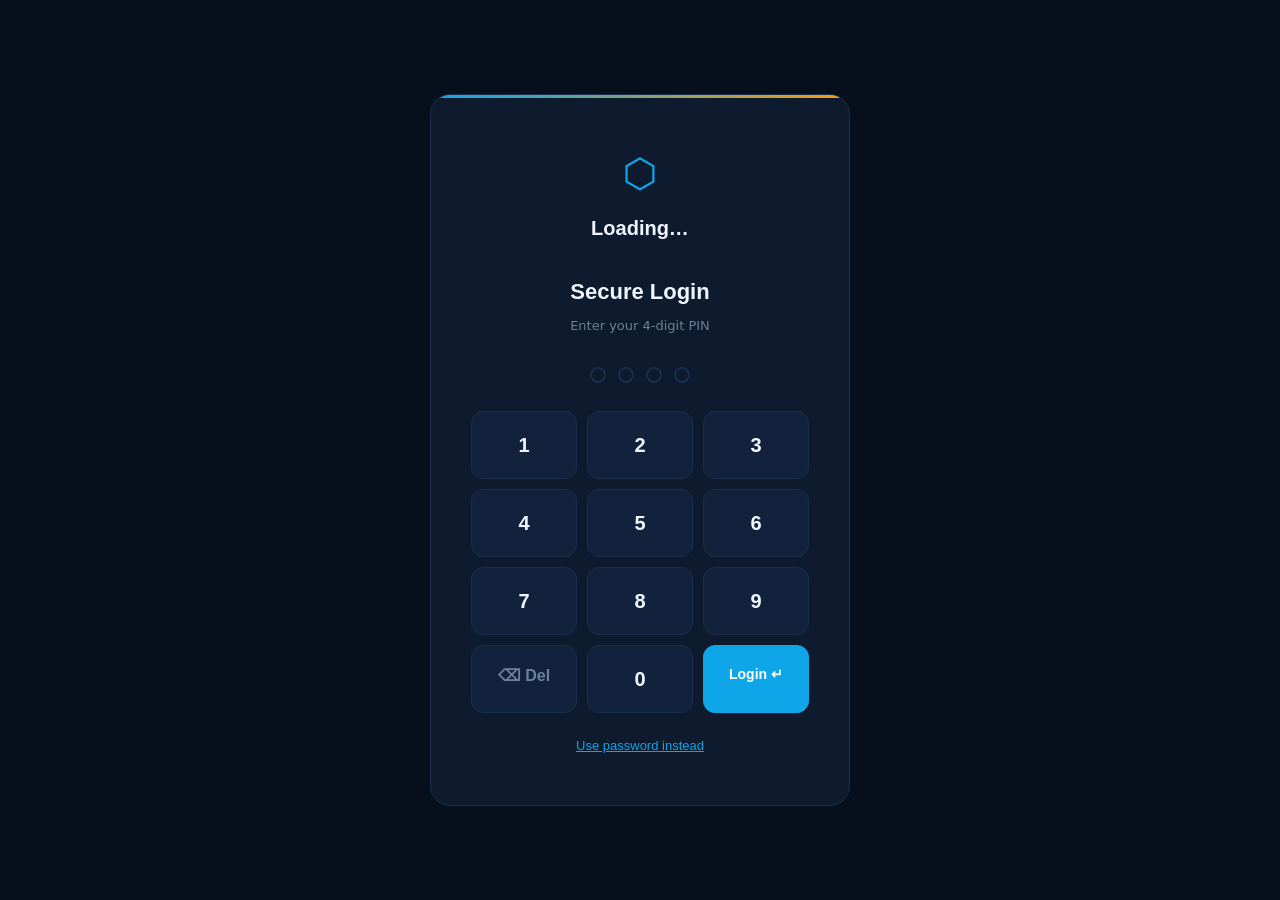
==== commit b30bd985: "Add files via upload" ====
--- a/chain-integrity.html
+++ b/chain-integrity.html
@@ -4,7 +4,7 @@
 <meta charset="UTF-8">
 <meta http-equiv="Content-Security-Policy"
   content="default-src 'self';
-           script-src 'self' 'unsafe-inline' https://cdnjs.cloudflare.com https://fonts.googleapis.com;
+           script-src 'self' 'unsafe-inline' 'wasm-unsafe-eval' https://cdnjs.cloudflare.com https://fonts.googleapis.com;
            style-src 'self' 'unsafe-inline' https://fonts.googleapis.com https://fonts.gstatic.com;
            font-src https://fonts.gstatic.com;
            connect-src 'self' https://worldtimeapi.org;
